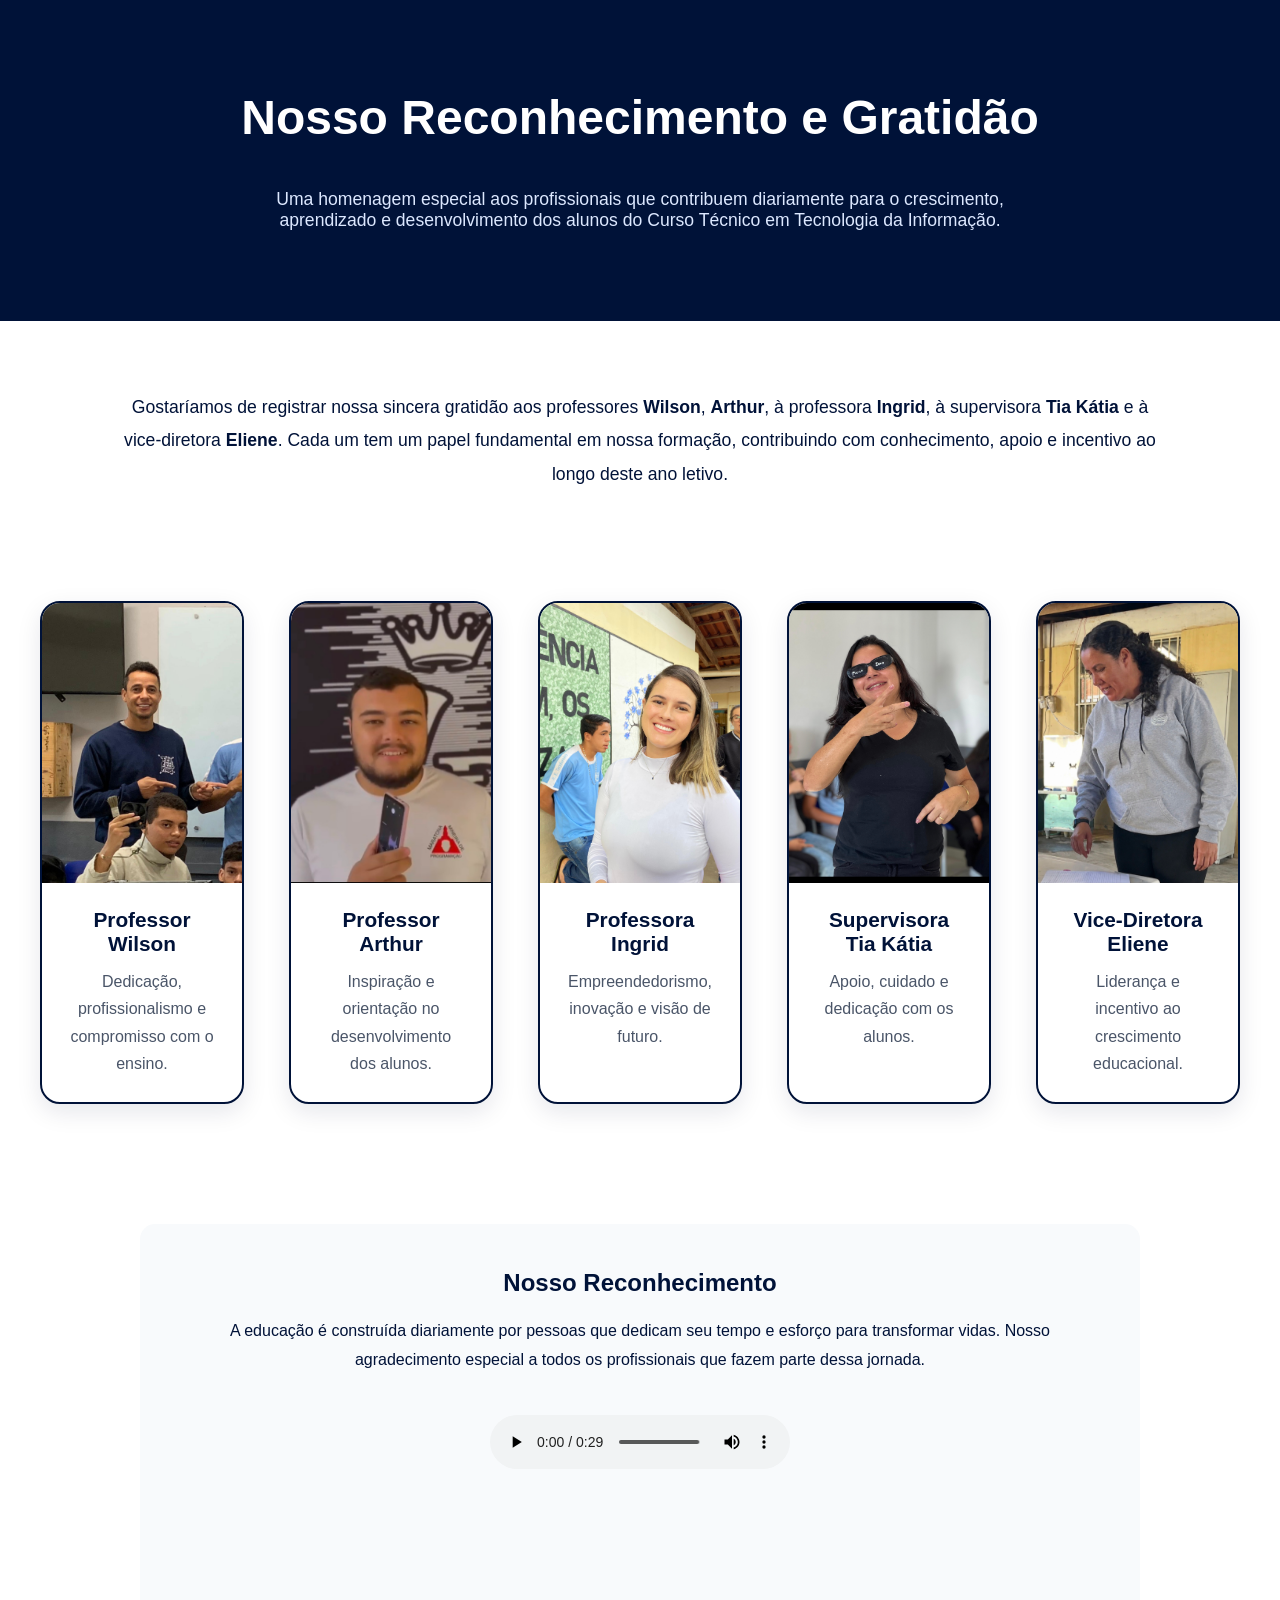
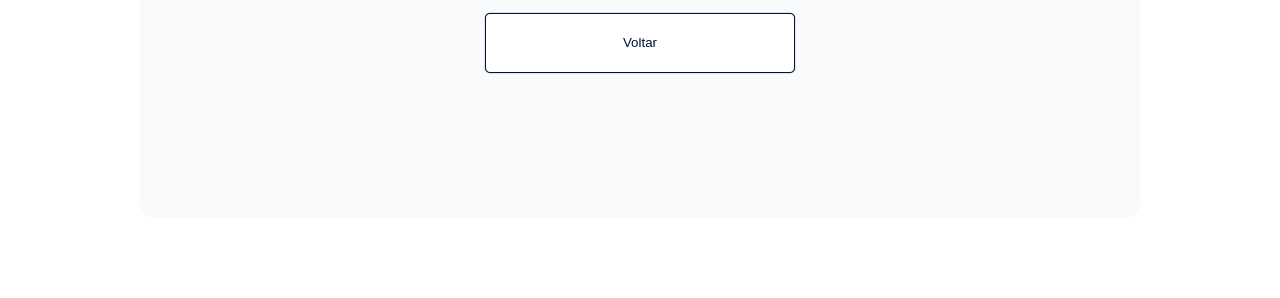
==== agradecimento.html @ 20956c5c "finalização" ====
<!DOCTYPE html>
<html lang="pt-BR">
<head>
<meta charset="UTF-8">
<meta name="viewport" content="width=device-width, initial-scale=1.0">
<title>Homenagem aos Educadores</title>

<style>
     .BOT2{
 border-radius: 5px;
   margin: 100px;
   border: solid 1px rgb(0, 18, 56);
   height: 60px;
   width: 310px;
   box-shadow: 0 0 1px rgb(0, 18, 56);
   background-color: rgb(255, 255, 255);
   color: rgb(0, 18, 56);
   justify-content: center;
  text-align: center;
}
.BOT2:hover{
   transform: scale(1.1);
   border-radius: 5px;
   border: solid 1px rgb(255, 255, 255);
   background-color: rgb(0, 37, 139);
   color: aliceblue;  }

:root{
    --azul: rgb(0, 18, 56);
}

*{
    margin:0;
    padding:0;
    box-sizing:border-box;
    font-family:'Segoe UI', sans-serif;
}

body{
    background:#ffffff;
    color:var(--azul);
}

.hero{
    background:var(--azul);
    color:white;
    text-align:center;
    padding:90px 20px;
}

.hero h1{
    font-size:3rem;
    margin-bottom:15px;
}

.hero p{
    max-width:800px;
    margin:auto;
    color:#dce8ff;
    font-size:1.1rem;
}

.linha{
    width:120px;
    height:4px;
   
    margin:20px auto;
    border-radius:20px;
}

.mensagem{
    max-width:1100px;
    margin:70px auto;
    padding:0 30px;
    text-align:center;
    line-height:1.9;
    font-size:1.1rem;
}

.equipe{
    max-width:1500px;
    margin:70px auto;
    padding:40px;

    display:grid;
    grid-template-columns:repeat(5, 1fr);
    gap:45px;
}

.card{
    background:white;
    border:2px solid rgb(0, 18, 56);
    border-radius:20px;
    overflow:hidden;
    box-shadow:0 8px 25px rgba(0,18,56,0.10);
    transition:.3s;
}

.card:hover{
    transform:translateY(-8px);
    box-shadow:0 15px 35px rgba(0,18,56,0.15);
}

.foto{
    height:280px;
    background:#e9eef8;
}

.foto img{
    width:100%;
    height:100%;
    object-fit:cover;
}

.info{
    padding:25px;
    text-align:center;
}

.info h3{
    color:rgb(0,18,56);
    margin-bottom:12px;
    font-size:1.3rem;
}

.info p{
    color:#4a5568;
    line-height:1.7;
}

.agradecimento{
    max-width:1000px;
    margin:80px auto;
    padding:45px;
    background:#f8fafc;
   
    border-radius:15px;
    text-align:center;
}

.agradecimento h2{
    color:rgb(0,18,56);
    margin-bottom:20px;
}

.agradecimento p{
    line-height:1.8;
}

footer{
    background:rgb(0,18,56);
    color:white;
    text-align:center;
    padding:30px;
    margin-top:60px;

}
.msc{text-align: center;
padding: 40px;}

</style>
</head>
<body>

<section class="hero">
    <h1>Nosso Reconhecimento e Gratidão</h1>
    <div class="linha"></div>
    <p>
        Uma homenagem especial aos profissionais que contribuem diariamente
        para o crescimento, aprendizado e desenvolvimento dos alunos do
        Curso Técnico em Tecnologia da Informação.
    </p>
</section>

<section class="mensagem">
    Gostaríamos de registrar nossa sincera gratidão aos professores
    <strong>Wilson</strong>, <strong>Arthur</strong>, à professora
    <strong>Ingrid</strong>, à supervisora <strong>Tia Kátia</strong>
    e à vice-diretora <strong>Eliene</strong>.

    Cada um tem um papel fundamental em nossa formação, contribuindo
    com conhecimento, apoio e incentivo ao longo deste ano letivo.
</section>

<section class="equipe">

    <div class="card">
        <div class="foto">
            <img src="IMG/wilson.jpg" alt="Professor Wilson">
        </div>
        <div class="info">
            <h3>Professor Wilson</h3>
            <p>Dedicação, profissionalismo e compromisso com o ensino.</p>
        </div>
    </div>

    <div class="card">
        <div class="foto">
            <img src="IMG/ARTHUR.jpg" alt="Professor Arthur">
        </div>
        <div class="info">
            <h3>Professor Arthur</h3>
            <p>Inspiração e orientação no desenvolvimento dos alunos.</p>
        </div>
    </div>

    <div class="card">
        <div class="foto">
            <img src="IMG/INGRID.jpg" alt="Professora Ingrid">
        </div>
        <div class="info">
            <h3>Professora Ingrid</h3>
            <p>Empreendedorismo, inovação e visão de futuro.</p>
        </div>
    </div>

    <div class="card">
        <div class="foto">
            <img src="IMG/KATIA.jpg" alt="Supervisora Tia Kátia">
        </div>
        <div class="info">
            <h3>Supervisora Tia Kátia</h3>
            <p>Apoio, cuidado e dedicação com os alunos.</p>
        </div>
    </div>

    <div class="card">
        <div class="foto">
            <img src="IMG/Eliene.jpg" alt="Vice-Diretora Eliene">
        </div>
        <div class="info">
            <h3>Vice-Diretora Eliene</h3>
            <p>Liderança e incentivo ao crescimento educacional.</p>
        </div>
    </div>

</section>


<section class="agradecimento">
    <h2>Nosso Reconhecimento</h2>
    <p>
        A educação é construída diariamente por pessoas que dedicam seu
        tempo e esforço para transformar vidas. Nosso agradecimento especial
        a todos os profissionais que fazem parte dessa jornada.
    </p>
    <nav >
        <div class="msc">
        <audio controls loop>
    <source src="audio/audio.mp3" type="audio/mpeg">
</audio>
</div>
 <a href="/index.html"><button class="BOT2">Voltar</button></a>
 </nav>

</section>



</body>
</html>
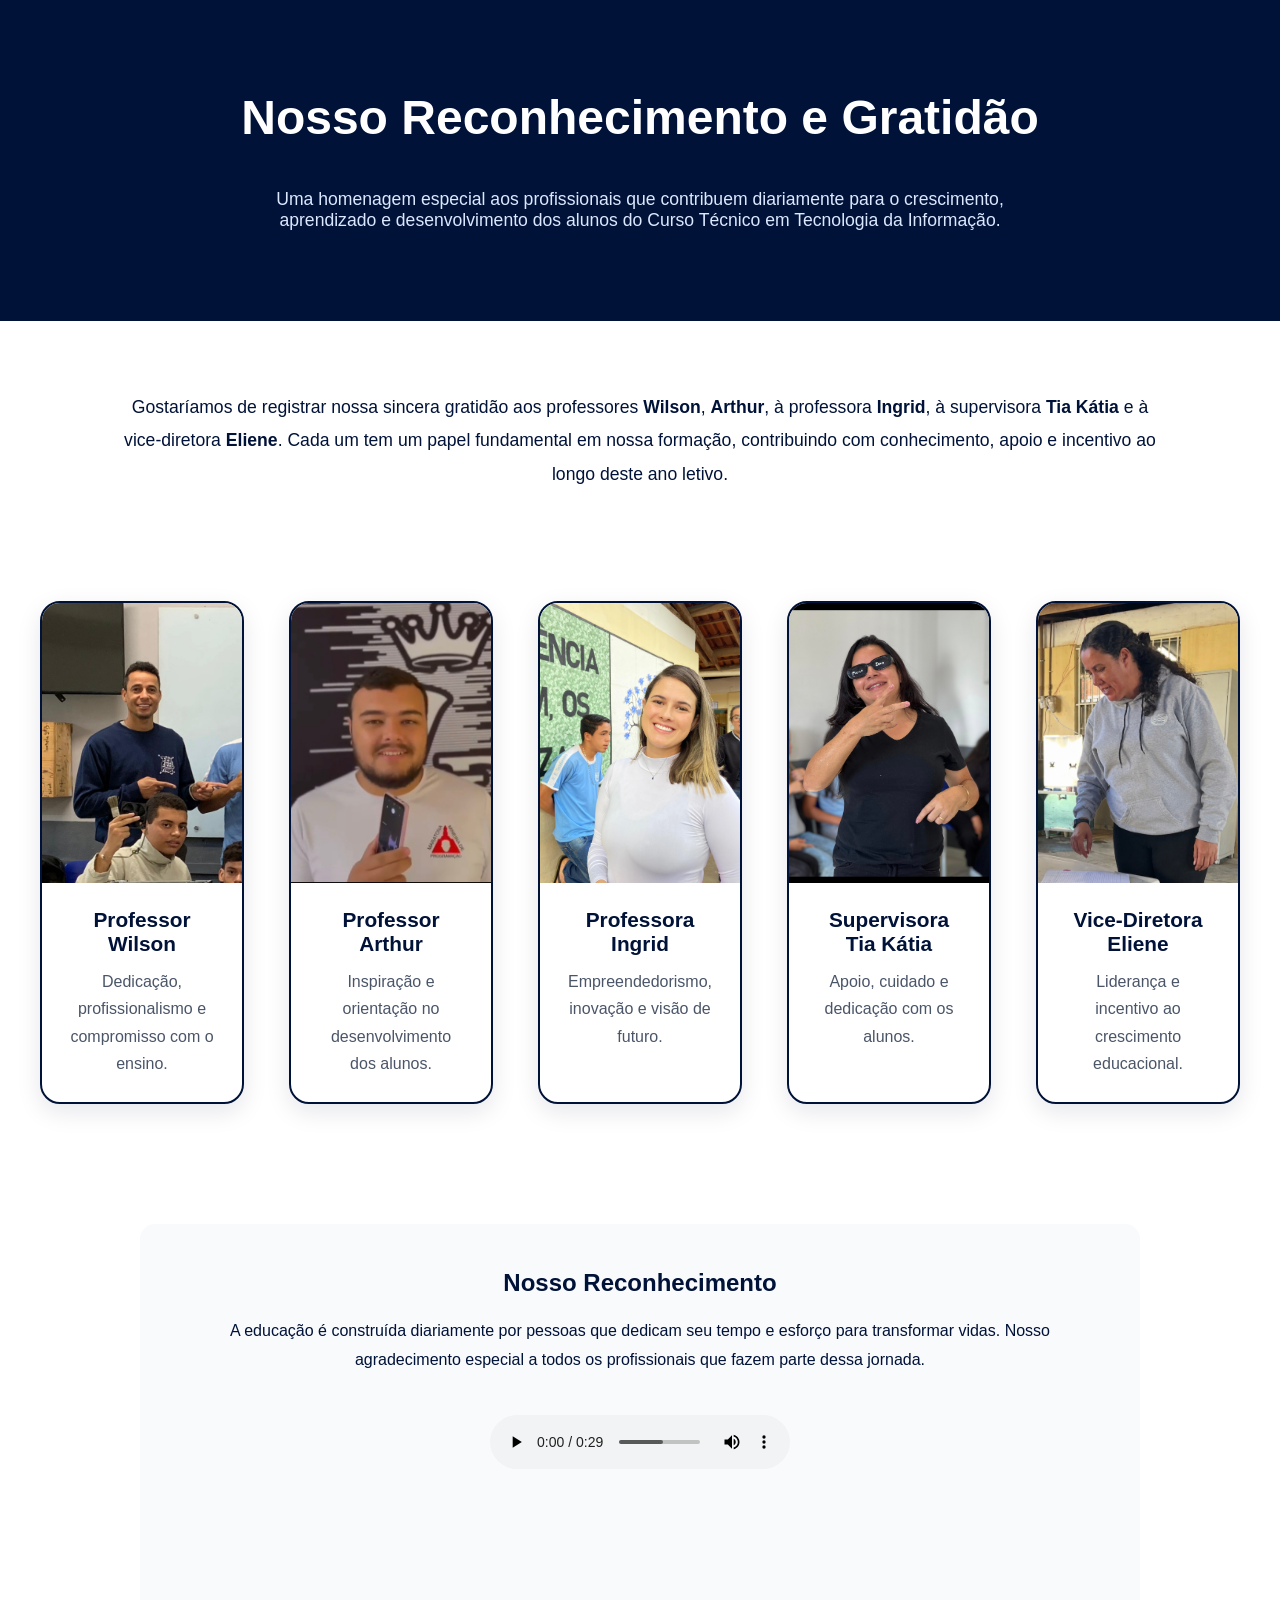
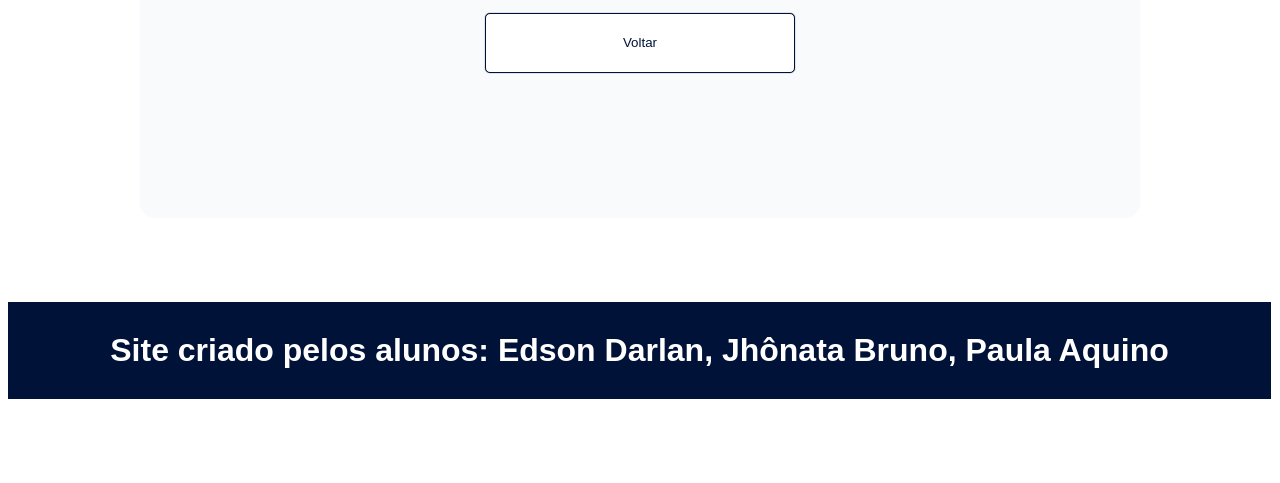
==== commit 9fbabc68: "100%" ====
--- a/agradecimento.html
+++ b/agradecimento.html
@@ -6,6 +6,18 @@
 <title>Homenagem aos Educadores</title>
 
 <style>
+
+.divi{
+
+    text-align: center;
+    background-color: rgb(0, 18, 56);
+    margin: 80px;
+    color: rgb(255, 255, 255);
+    margin-left: 4px;
+    margin-right: 5px;
+    border: solid 4px white;
+    border-radius: 10px rgb(0, 18, 56); }
+
      .BOT2{
  border-radius: 5px;
    margin: 100px;
@@ -256,6 +268,10 @@
 </section>
 
 
+<footer class="divi">
+
+    <h1> Site criado pelos alunos: Edson Darlan, Jhônata Bruno, Paula Aquino</h1>
+</footer>
 
 </body>
 </html>
